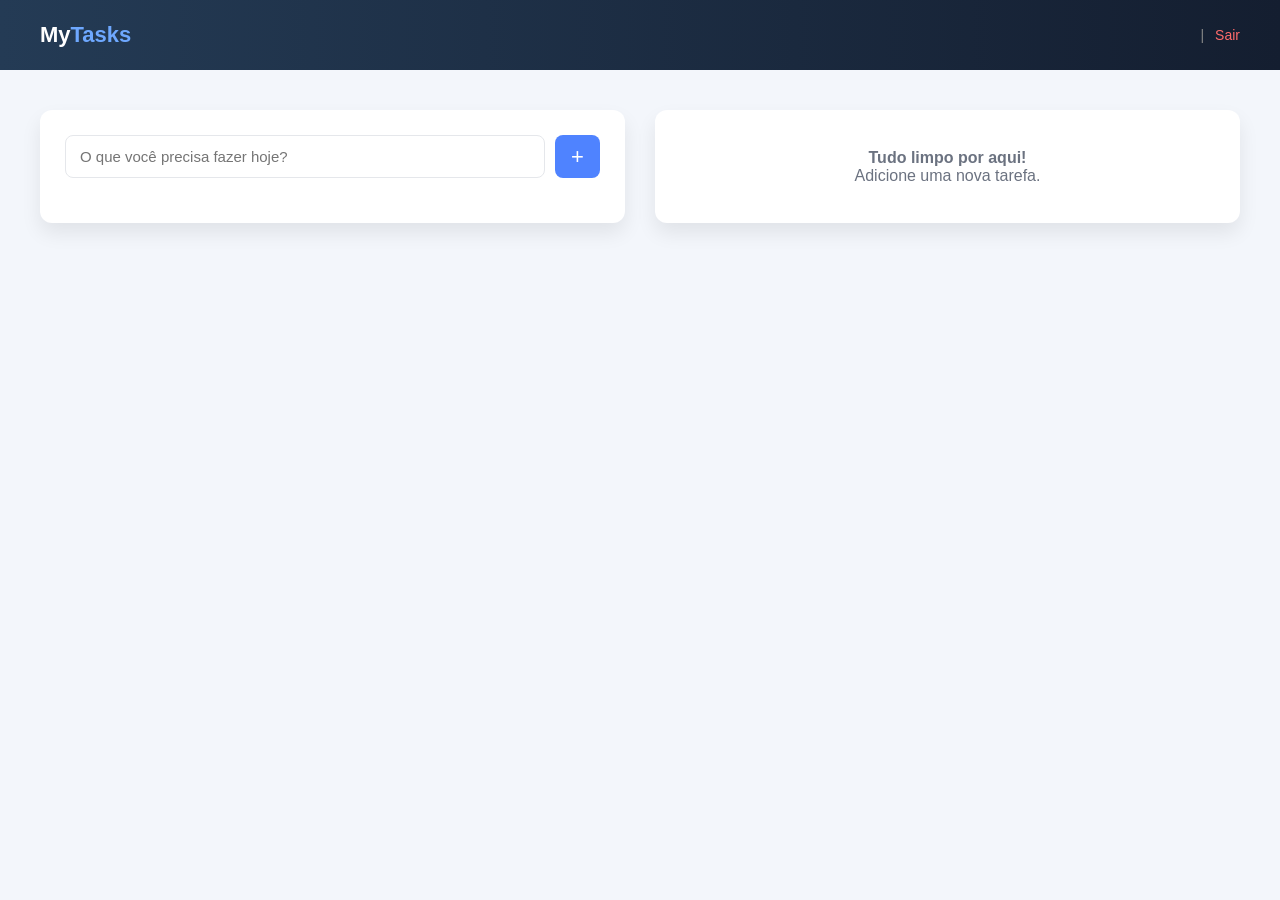
==== dashboard.html @ 6a88f5b8 "one commit" ====
<!DOCTYPE html>
<html lang="pt-BR">
<head>
    <meta charset="UTF-8">
    <title>MyTasks</title>
    <meta name="viewport" content="width=device-width, initial-scale=1.0">
    <link rel="stylesheet" href="dashboard.css">
</head>
<body>

<nav class="navbar_dash">
    <h1 class="logo">My<span>Tasks</span></h1>

    <div class="user_area">
     <span id="username"></span>
     <span id="separator">|</span>
        <span class="logout" onclick="logoutUser()">Sair</span>

    </div>
</nav>


<main class="main_dash">

    <!-- CARD TAREFAS -->
    <section class="card tasks_card">
        <div class="add_task">
            <input type="text" id="taskInput" placeholder="O que você precisa fazer hoje?">
            <button id="addTaskBtn">+</button>
        </div>

        <ul id="taskList">
            <!-- tarefas entram aqui -->
        </ul>
    </section>

    <!-- CARD VAZIO -->
    <section class="card empty_card">
        <p>
            <strong>Tudo limpo por aqui!</strong><br>
            Adicione uma nova tarefa.
        </p>
    </section>

</main>

<script src="dashboard.js"></script>
</body>
</html>
---- dashboard.css ----
* {
    margin: 0;
    padding: 0;
    box-sizing: border-box;
    font-family: 'Inter', sans-serif;
}

:root {
    --bg: #f3f6fb;
    --card: #ffffff;
    --primary: #4f83ff;
    --text: #1f2937;
    --muted: #6b7280;
    --border: #e5e7eb;
}

body {
    background: var(--bg);
    color: var(--text);
}

/* NAVBAR */
.navbar_dash {
    height: 70px;
    background: linear-gradient(90deg, #243b55, #141e30);
    color: white;

    display: flex;
    align-items: center;
    justify-content: space-between;
    padding: 0 40px;
}

.logo {
    font-size: 22px;
}

.logo span {
    color: #6ea8ff;
}

.user_area {
    font-size: 14px;
}

.logout {
    margin-left: 5px;
    color: #ff6b6b;
    cursor: pointer;
}

#separator {
    margin: 0 2px;
    color: #888;
}

/* MAIN */
.main_dash {
    display: grid;
    grid-template-columns: 1fr 1fr;
    gap: 30px;
    padding: 40px;
}

/* CARDS */
.card {
    background: var(--card);
    border-radius: 12px;
    padding: 25px;
    box-shadow: 0 10px 20px rgba(0,0,0,0.08);
}

/* ADD TASK */
.add_task {
    display: flex;
    gap: 10px;
    margin-bottom: 20px;
}

.add_task input {
    flex: 1;
    padding: 12px 14px;
    border-radius: 8px;
    border: 1px solid var(--border);
    font-size: 15px;
}

.add_task button {
    width: 45px;
    border: none;
    border-radius: 8px;
    background: var(--primary);
    color: white;
    font-size: 22px;
    cursor: pointer;
}

/* TASK LIST */
#taskList {
    list-style: none;
}

.task {
    display: flex;
    align-items: center;
    justify-content: space-between;
    padding: 12px;
    border-bottom: 1px solid var(--border);
}

.task_left {
    display: flex;
    align-items: center;
    gap: 10px;
}

.task.done span {
    text-decoration: line-through;
    color: var(--muted);
}

.task_actions {
    display: flex;
    gap: 12px;
}

.task_actions i {
    cursor: pointer;
    font-style: normal;
    color: var(--muted);
}

.task_actions i.delete {
    color: #e74c3c;
}

/* EMPTY CARD */
.empty_card {
    text-align: center;
    display: flex;
    flex-direction: column;
    align-items: center;
    justify-content: center;
    padding: auto;
}

.empty_card img {
    max-width: 220px;
    margin-bottom: 20px;
}

.empty_card p {
    color: var(--muted);
    padding: auto;
}
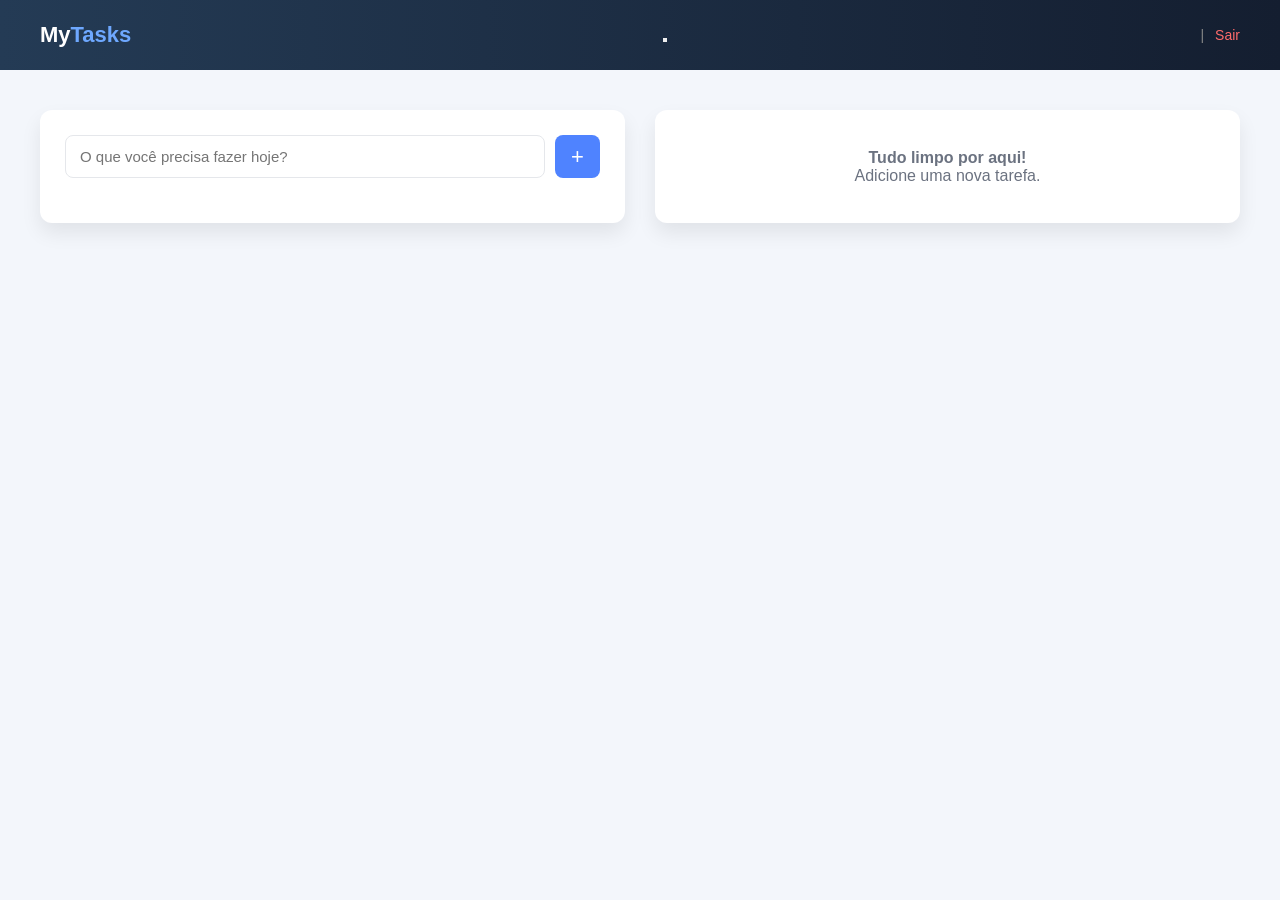
==== commit 9630d615: "Update dashboard.html" ====
--- a/dashboard.html
+++ b/dashboard.html
@@ -10,6 +10,12 @@
 
 <nav class="navbar_dash">
     <h1 class="logo">My<span>Tasks</span></h1>
+
+    <div id="switch" onclick="togglemode()">
+        <button>
+        </button>
+        <span></span>
+    </div>
 
     <div class="user_area">
      <span id="username"></span>
--- a/dashboard.css
+++ b/dashboard.css
@@ -24,7 +24,6 @@
     height: 70px;
     background: linear-gradient(90deg, #243b55, #141e30);
     color: white;
-
     display: flex;
     align-items: center;
     justify-content: space-between;
@@ -93,6 +92,11 @@
     color: white;
     font-size: 22px;
     cursor: pointer;
+    transition: background 0.3s;
+}
+
+.add_task button:hover {
+    background: #3d6fd9;
 }
 
 /* TASK LIST */
@@ -112,6 +116,14 @@
     display: flex;
     align-items: center;
     gap: 10px;
+    flex: 1;
+    min-width: 0;
+}
+
+.task_left span {
+    overflow: hidden;
+    text-overflow: ellipsis;
+    white-space: nowrap;
 }
 
 .task.done span {
@@ -122,12 +134,18 @@
 .task_actions {
     display: flex;
     gap: 12px;
+    flex-shrink: 0;
 }
 
 .task_actions i {
     cursor: pointer;
     font-style: normal;
     color: var(--muted);
+    transition: color 0.3s;
+}
+
+.task_actions i:hover {
+    color: var(--text);
 }
 
 .task_actions i.delete {
@@ -153,3 +171,138 @@
     color: var(--muted);
     padding: auto;
 }
+
+/* ===================================
+   RESPONSIVIDADE MOBILE
+   =================================== */
+
+/* Tablets e telas médias */
+@media (max-width: 768px) {
+    .main_dash {
+        grid-template-columns: 1fr;
+        gap: 20px;
+        padding: 20px;
+    }
+    
+    .navbar_dash {
+        padding: 0 20px;
+    }
+    
+    .logo {
+        font-size: 18px;
+    }
+    
+    .user_area {
+        font-size: 13px;
+    }
+}
+
+/* Smartphones */
+@media (max-width: 480px) {
+    .navbar_dash {
+        height: 60px;
+        padding: 0 15px;
+        flex-wrap: wrap;
+    }
+    
+    .logo {
+        font-size: 16px;
+    }
+    
+    .user_area {
+        font-size: 12px;
+    }
+    
+    #separator {
+        display: none;
+    }
+    
+    .main_dash {
+        padding: 15px;
+        gap: 15px;
+    }
+    
+    .card {
+        padding: 20px 15px;
+        border-radius: 10px;
+    }
+    
+    .add_task {
+        flex-direction: column;
+        gap: 8px;
+    }
+    
+    .add_task input {
+        width: 100%;
+        font-size: 14px;
+        padding: 10px 12px;
+    }
+    
+    .add_task button {
+        width: 100%;
+        height: 45px;
+    }
+    
+    .task {
+        padding: 10px 8px;
+        flex-wrap: wrap;
+        gap: 8px;
+    }
+    
+    .task_left {
+        flex: 1;
+        min-width: 60%;
+    }
+    
+    .task_left span {
+        font-size: 14px;
+        white-space: normal;
+        word-break: break-word;
+    }
+    
+    .task_actions {
+        gap: 15px;
+    }
+    
+    .task_actions i {
+        font-size: 16px;
+        padding: 5px;
+    }
+    
+    .empty_card img {
+        max-width: 180px;
+        margin-bottom: 15px;
+    }
+    
+    .empty_card p {
+        font-size: 14px;
+    }
+}
+
+/* Telas muito pequenas */
+@media (max-width: 360px) {
+    .navbar_dash {
+        height: auto;
+        min-height: 60px;
+        padding: 10px;
+    }
+    
+    .logo {
+        font-size: 14px;
+    }
+    
+    .user_area {
+        font-size: 11px;
+        width: 100%;
+        text-align: right;
+        margin-top: 5px;
+    }
+    
+    .card {
+        padding: 15px 10px;
+    }
+    
+    .task_left span {
+        font-size: 13px;
+    }
+}
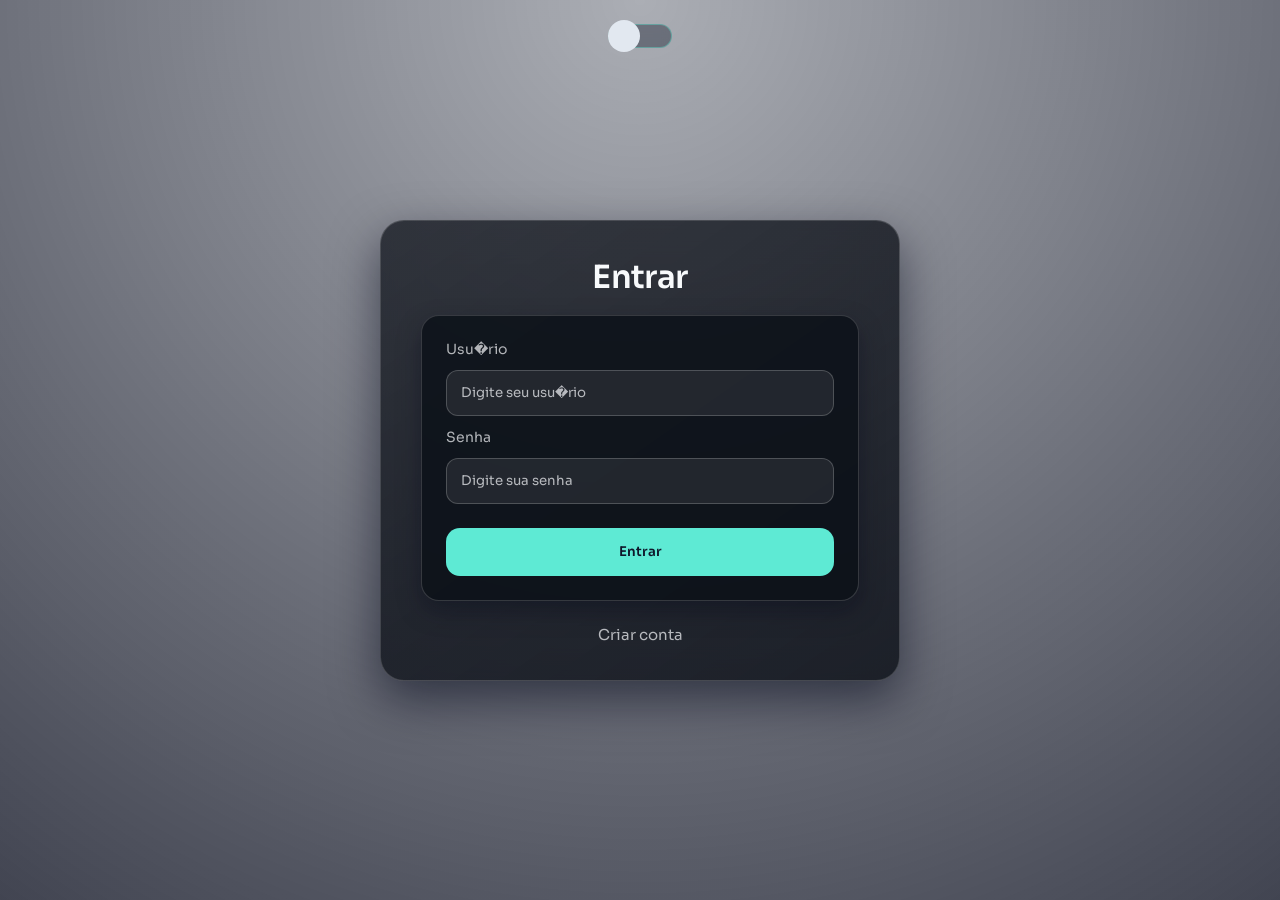
==== commit 65a6a795: "Revamp UI and fix JWT identity handling" ====
--- a/dashboard.html
+++ b/dashboard.html
@@ -5,23 +5,24 @@
     <title>MyTasks</title>
     <meta name="viewport" content="width=device-width, initial-scale=1.0">
     <link rel="stylesheet" href="dashboard.css">
+    <link rel="preconnect" href="https://fonts.googleapis.com">
+    <link rel="preconnect" href="https://fonts.gstatic.com" crossorigin>
+    <link href="https://fonts.googleapis.com/css2?family=Sora:wght@200..800&display=swap" rel="stylesheet">
 </head>
 <body>
 
 <nav class="navbar_dash">
     <h1 class="logo">My<span>Tasks</span></h1>
 
-    <div id="switch" onclick="togglemode()">
-        <button>
-        </button>
+    <div id="switch" onclick="togglemode()" role="button" aria-label="Alternar tema" tabindex="0" onkeydown="if(event.key==='Enter'||event.key===' ') { event.preventDefault(); togglemode(); }">
+        <button></button>
         <span></span>
     </div>
 
     <div class="user_area">
-     <span id="username"></span>
-     <span id="separator">|</span>
+        <span id="username"></span>
+        <span id="separator">|</span>
         <span class="logout" onclick="logoutUser()">Sair</span>
-
     </div>
 </nav>
 
@@ -31,8 +32,8 @@
     <!-- CARD TAREFAS -->
     <section class="card tasks_card">
         <div class="add_task">
-            <input type="text" id="taskInput" placeholder="O que você precisa fazer hoje?">
-            <button id="addTaskBtn">+</button>
+            <input type="text" id="taskInput" placeholder="O que voc� precisa fazer hoje?">
+            <button id="addTaskBtn" aria-label="Adicionar tarefa">+</button>
         </div>
 
         <ul id="taskList">
@@ -52,4 +53,4 @@
 
 <script src="dashboard.js"></script>
 </body>
-</html>
+</html>
--- a/dashboard.css
+++ b/dashboard.css
@@ -2,130 +2,262 @@
     margin: 0;
     padding: 0;
     box-sizing: border-box;
-    font-family: 'Inter', sans-serif;
+    font-family: "Sora", sans-serif;
 }
 
 :root {
-    --bg: #f3f6fb;
+    --bg: #f5f7fb;
+    --bg-2: #e9eef8;
     --card: #ffffff;
-    --primary: #4f83ff;
-    --text: #1f2937;
-    --muted: #6b7280;
-    --border: #e5e7eb;
+    --card-strong: #f8fafc;
+    --primary: #22c1a4;
+    --primary-hover: #14a08a;
+    --text: #0f172a;
+    --muted: #64748b;
+    --border: rgba(15, 23, 42, 0.08);
+    --navbar-bg: rgba(15, 23, 42, 0.9);
+    --navbar-text: #f8fafc;
+    --logo-accent: #5eead4;
+    --logout-color: #f97316;
+    --separator: rgba(248, 250, 252, 0.35);
+    --delete-color: #ef4444;
+    --shadow: rgba(15, 23, 42, 0.08);
+    --switch-bg: rgba(255, 255, 255, 0.18);
+    --switch-border: rgba(94, 234, 212, 0.55);
+    --switch-button-bg: #ffffff;
+    --switch-highlight: rgba(94, 234, 212, 0.35);
+    --action-bg: rgba(148, 163, 184, 0.15);
+    --action-border: rgba(148, 163, 184, 0.4);
+}
+
+.dark {
+    --bg: #0b1220;
+    --bg-2: #0f172a;
+    --card: rgba(15, 23, 42, 0.92);
+    --card-strong: rgba(15, 23, 42, 0.96);
+    --primary: #5eead4;
+    --primary-hover: #2dd4bf;
+    --text: #e2e8f0;
+    --muted: #94a3b8;
+    --border: rgba(148, 163, 184, 0.2);
+    --navbar-bg: rgba(2, 6, 23, 0.92);
+    --navbar-text: #e2e8f0;
+    --logo-accent: #5eead4;
+    --logout-color: #fb923c;
+    --separator: rgba(148, 163, 184, 0.35);
+    --delete-color: #f87171;
+    --shadow: rgba(2, 6, 23, 0.55);
+    --switch-bg: rgba(15, 23, 42, 0.5);
+    --switch-border: rgba(94, 234, 212, 0.35);
+    --switch-button-bg: #f8fafc;
+    --switch-highlight: rgba(94, 234, 212, 0.25);
+    --action-bg: rgba(30, 41, 59, 0.6);
+    --action-border: rgba(148, 163, 184, 0.35);
 }
 
 body {
-    background: var(--bg);
+    min-height: 100vh;
+    background: radial-gradient(circle at top, var(--bg-2), var(--bg));
     color: var(--text);
+    transition: background 0.3s ease, color 0.3s ease;
 }
 
 /* NAVBAR */
 .navbar_dash {
-    height: 70px;
-    background: linear-gradient(90deg, #243b55, #141e30);
-    color: white;
+    height: 72px;
+    background: var(--navbar-bg);
+    color: var(--navbar-text);
     display: flex;
     align-items: center;
     justify-content: space-between;
     padding: 0 40px;
+    gap: 16px;
+    position: sticky;
+    top: 0;
+    z-index: 5;
+    backdrop-filter: blur(10px);
+}
+
+#switch {
+    position: relative;
+    transform: none;
+    cursor: pointer;
+}
+
+#switch button {
+    width: 32px;
+    height: 32px;
+    background: var(--switch-button-bg);
+    border: 0;
+    border-radius: 50%;
+    position: absolute;
+    top: 50%;
+    left: 0;
+    transform: translateY(-50%);
+    cursor: pointer;
+    z-index: 1;
+    animation: slide-out 0.4s forwards;
+}
+
+#switch span {
+    display: block;
+    width: 64px;
+    height: 24px;
+    background: var(--switch-bg);
+    border: 1px solid var(--switch-border);
+    border-radius: 9999px;
+}
+
+#switch button:hover {
+    outline: 8px solid var(--switch-highlight);
+}
+
+#switch:focus-visible span {
+    outline: 2px solid var(--switch-highlight);
+    outline-offset: 4px;
+}
+
+.dark #switch button {
+    animation: slide-in 0.4s forwards;
+}
+
+@keyframes slide-in {
+    from { left: 0; }
+    to { left: 32px; }
+}
+
+@keyframes slide-out {
+    from { left: 32px; }
+    to { left: 0; }
 }
 
 .logo {
     font-size: 22px;
+    letter-spacing: -0.02em;
 }
 
 .logo span {
-    color: #6ea8ff;
+    color: var(--logo-accent);
 }
 
 .user_area {
     font-size: 14px;
+    display: flex;
+    align-items: center;
+    gap: 6px;
 }
 
 .logout {
-    margin-left: 5px;
-    color: #ff6b6b;
-    cursor: pointer;
+    color: var(--logout-color);
+    cursor: pointer;
+    font-weight: 600;
 }
 
 #separator {
-    margin: 0 2px;
-    color: #888;
+    color: var(--separator);
 }
 
 /* MAIN */
 .main_dash {
     display: grid;
-    grid-template-columns: 1fr 1fr;
-    gap: 30px;
-    padding: 40px;
+    grid-template-columns: 1.1fr 0.9fr;
+    gap: 28px;
+    padding: 40px 20px 60px;
+    width: min(1100px, 92vw);
+    margin: 0 auto;
 }
 
 /* CARDS */
 .card {
     background: var(--card);
-    border-radius: 12px;
-    padding: 25px;
-    box-shadow: 0 10px 20px rgba(0,0,0,0.08);
+    border-radius: 16px;
+    padding: 24px;
+    border: 1px solid var(--border);
+    box-shadow: 0 16px 32px var(--shadow);
+    transition: background 0.3s ease, box-shadow 0.3s ease;
+}
+
+.tasks_card {
+    display: flex;
+    flex-direction: column;
+    gap: 16px;
 }
 
 /* ADD TASK */
 .add_task {
     display: flex;
-    gap: 10px;
-    margin-bottom: 20px;
+    gap: 12px;
 }
 
 .add_task input {
     flex: 1;
     padding: 12px 14px;
-    border-radius: 8px;
+    border-radius: 12px;
     border: 1px solid var(--border);
     font-size: 15px;
+    background: var(--card-strong);
+    color: var(--text);
+    transition: background 0.3s ease, border-color 0.3s ease, color 0.3s ease;
+}
+
+.add_task input:focus-visible {
+    outline: 2px solid rgba(34, 193, 164, 0.5);
+    outline-offset: 2px;
+    border-color: var(--primary);
 }
 
 .add_task button {
-    width: 45px;
+    width: 48px;
     border: none;
-    border-radius: 8px;
+    border-radius: 12px;
     background: var(--primary);
-    color: white;
+    color: #0b1220;
     font-size: 22px;
     cursor: pointer;
-    transition: background 0.3s;
+    transition: background 0.3s ease, transform 0.2s ease;
 }
 
 .add_task button:hover {
-    background: #3d6fd9;
+    background: var(--primary-hover);
+    transform: translateY(-1px);
 }
 
 /* TASK LIST */
 #taskList {
     list-style: none;
-}
-
+    display: flex;
+    flex-direction: column;
+    gap: 12px;
+}
+
+.taskList,
 .task {
     display: flex;
     align-items: center;
     justify-content: space-between;
-    padding: 12px;
-    border-bottom: 1px solid var(--border);
+    padding: 14px 16px;
+    border-radius: 12px;
+    background: var(--card-strong);
+    border: 1px solid var(--border);
+    transition: border-color 0.3s ease, background 0.3s ease;
 }
 
 .task_left {
     display: flex;
     align-items: center;
-    gap: 10px;
+    gap: 12px;
     flex: 1;
-    min-width: 0;
 }
 
 .task_left span {
     overflow: hidden;
     text-overflow: ellipsis;
     white-space: nowrap;
-}
-
+    color: var(--text);
+    transition: color 0.3s ease;
+}
+
+.taskList.done span,
 .task.done span {
     text-decoration: line-through;
     color: var(--muted);
@@ -133,23 +265,43 @@
 
 .task_actions {
     display: flex;
-    gap: 12px;
+    gap: 10px;
     flex-shrink: 0;
 }
 
 .task_actions i {
     cursor: pointer;
     font-style: normal;
-    color: var(--muted);
-    transition: color 0.3s;
+    display: inline-flex;
+    align-items: center;
+    justify-content: center;
+    width: 30px;
+    height: 30px;
+    border-radius: 8px;
+    background: var(--action-bg);
+    border: 1px solid var(--action-border);
+    transition: transform 0.2s ease, background 0.3s ease, border-color 0.3s ease;
 }
 
 .task_actions i:hover {
-    color: var(--text);
+    transform: translateY(-1px);
+    background: rgba(94, 234, 212, 0.2);
+    border-color: rgba(94, 234, 212, 0.5);
+}
+
+.task_actions i.edit img,
+.task_actions i.delete img {
+    width: 16px;
+    height: 16px;
 }
 
 .task_actions i.delete {
-    color: #e74c3c;
+    border-color: rgba(239, 68, 68, 0.4);
+}
+
+.task_actions i.delete:hover {
+    background: rgba(239, 68, 68, 0.15);
+    border-color: rgba(239, 68, 68, 0.6);
 }
 
 /* EMPTY CARD */
@@ -159,150 +311,60 @@
     flex-direction: column;
     align-items: center;
     justify-content: center;
-    padding: auto;
-}
-
-.empty_card img {
-    max-width: 220px;
-    margin-bottom: 20px;
+    gap: 12px;
+    min-height: 220px;
 }
 
 .empty_card p {
     color: var(--muted);
-    padding: auto;
-}
-
-/* ===================================
-   RESPONSIVIDADE MOBILE
-   =================================== */
-
-/* Tablets e telas médias */
-@media (max-width: 768px) {
+    line-height: 1.4;
+}
+
+/* RESPONSIVO */
+@media (max-width: 900px) {
     .main_dash {
         grid-template-columns: 1fr;
         gap: 20px;
-        padding: 20px;
-    }
-    
+        padding: 30px 16px 50px;
+    }
+
     .navbar_dash {
         padding: 0 20px;
     }
-    
+}
+
+@media (max-width: 600px) {
+    .navbar_dash {
+        height: auto;
+        padding: 16px;
+        flex-wrap: wrap;
+    }
+
     .logo {
         font-size: 18px;
     }
-    
+
     .user_area {
-        font-size: 13px;
-    }
-}
-
-/* Smartphones */
-@media (max-width: 480px) {
-    .navbar_dash {
-        height: 60px;
-        padding: 0 15px;
-        flex-wrap: wrap;
-    }
-    
-    .logo {
-        font-size: 16px;
-    }
-    
-    .user_area {
+        width: 100%;
+        justify-content: flex-end;
         font-size: 12px;
     }
-    
+
     #separator {
         display: none;
     }
-    
-    .main_dash {
-        padding: 15px;
-        gap: 15px;
-    }
-    
-    .card {
-        padding: 20px 15px;
-        border-radius: 10px;
-    }
-    
+
     .add_task {
         flex-direction: column;
-        gap: 8px;
-    }
-    
-    .add_task input {
-        width: 100%;
-        font-size: 14px;
-        padding: 10px 12px;
-    }
-    
+    }
+
     .add_task button {
         width: 100%;
-        height: 45px;
-    }
-    
-    .task {
-        padding: 10px 8px;
-        flex-wrap: wrap;
-        gap: 8px;
-    }
-    
-    .task_left {
-        flex: 1;
-        min-width: 60%;
-    }
-    
+        height: 46px;
+    }
+
     .task_left span {
-        font-size: 14px;
         white-space: normal;
         word-break: break-word;
     }
-    
-    .task_actions {
-        gap: 15px;
-    }
-    
-    .task_actions i {
-        font-size: 16px;
-        padding: 5px;
-    }
-    
-    .empty_card img {
-        max-width: 180px;
-        margin-bottom: 15px;
-    }
-    
-    .empty_card p {
-        font-size: 14px;
-    }
-}
-
-/* Telas muito pequenas */
-@media (max-width: 360px) {
-    .navbar_dash {
-        height: auto;
-        min-height: 60px;
-        padding: 10px;
-    }
-    
-    .logo {
-        font-size: 14px;
-    }
-    
-    .user_area {
-        font-size: 11px;
-        width: 100%;
-        text-align: right;
-        margin-top: 5px;
-    }
-    
-    .card {
-        padding: 15px 10px;
-    }
-    
-    .task_left span {
-        font-size: 13px;
-    }
-}
+}
